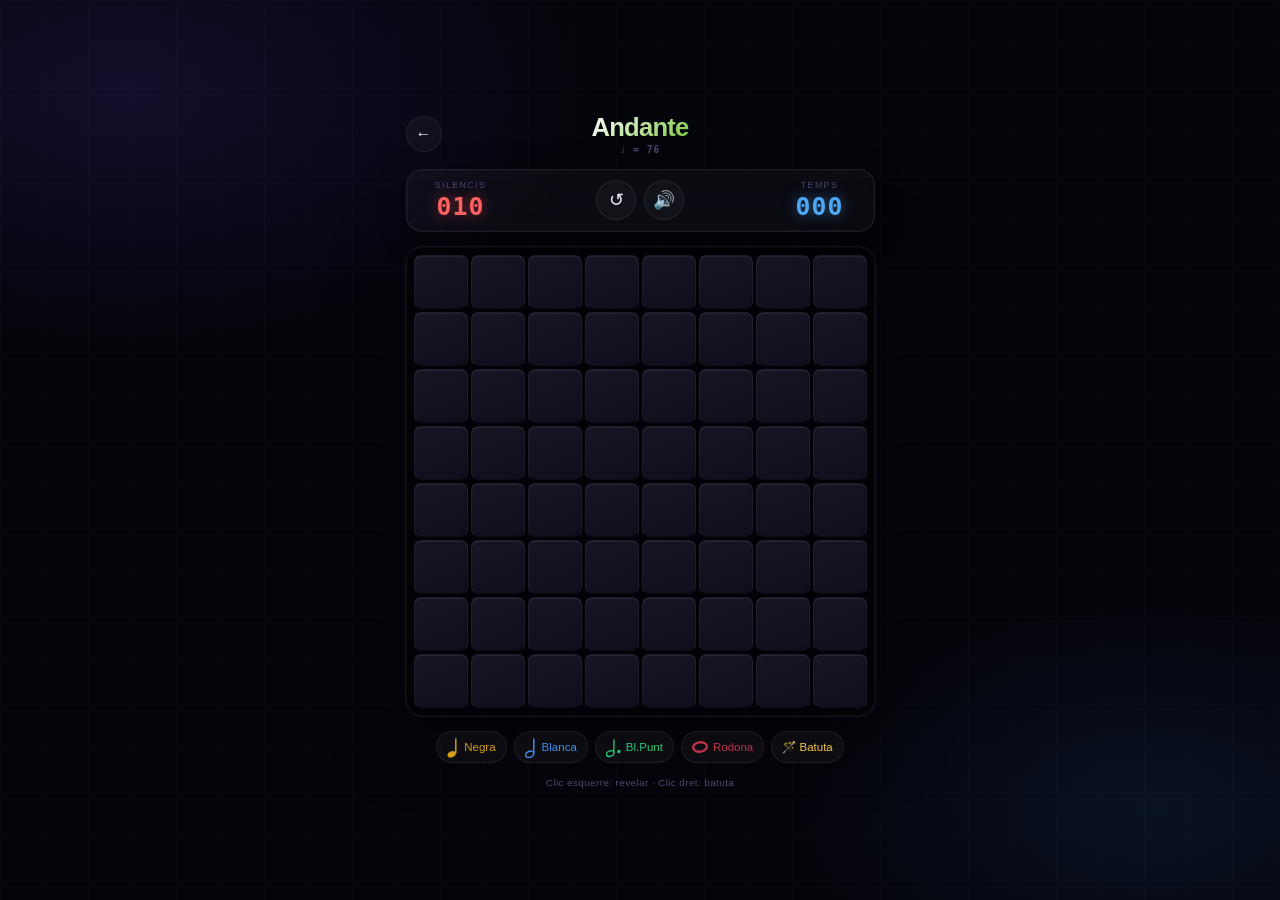
==== game.html @ a6de457c "1" ====
<!DOCTYPE html>
<html lang="ca">
<head>
  <meta charset="UTF-8" />
  <meta name="viewport" content="width=device-width, initial-scale=1.0" />
  <title>Busca-Ritmes</title>
  <link rel="stylesheet" href="style.css" />
</head>
<body>

  <div class="container">

    <header class="game-header">
      <a href="levels.html" class="back-btn" title="Canviar nivell">←</a>
      <div class="game-header-center">
        <h1 id="level-name">Busca-Ritmes</h1>
        <p class="level-tempo" id="level-tempo"></p>
      </div>
      <div style="width:36px"></div>
    </header>

    <div class="hud" id="hud">
      <div class="counter">
        <span class="counter-label">Silencis</span>
        <span class="counter-value" id="mines-left">—</span>
      </div>
      <div class="hud-btns">
        <button id="reset-btn" title="Nova partida (R)">↺</button>
        <button id="mute-btn" title="Silenciar so">🔊</button>
      </div>
      <div class="counter">
        <span class="counter-label">Temps</span>
        <span class="counter-value timer-val" id="timer">000</span>
      </div>
    </div>

    <div id="board" role="grid" aria-label="Tauler de Busca-Ritmes"></div>

    <div class="legend" id="legend">
      <span class="leg l1" title="1 silenci adjacent">
        <svg viewBox="0 0 18 32" width="12" height="22"><ellipse cx="7" cy="27" rx="6.5" ry="4.5" transform="rotate(-22 7 27)" fill="currentColor"/><line x1="13.2" y1="24.5" x2="13.2" y2="4" stroke="currentColor" stroke-width="2.2" stroke-linecap="round"/></svg>
        Negra
      </span>
      <span class="leg l2" title="2 silencis adjacents">
        <svg viewBox="0 0 18 32" width="12" height="22"><ellipse cx="7" cy="27" rx="6.5" ry="4.5" transform="rotate(-22 7 27)" fill="none" stroke="currentColor" stroke-width="2.2"/><line x1="13.2" y1="24.5" x2="13.2" y2="4" stroke="currentColor" stroke-width="2.2" stroke-linecap="round"/></svg>
        Blanca
      </span>
      <span class="leg l3" title="3 silencis adjacents">
        <svg viewBox="0 0 25 32" width="15" height="22"><ellipse cx="7" cy="27" rx="6.5" ry="4.5" transform="rotate(-22 7 27)" fill="none" stroke="currentColor" stroke-width="2.2"/><line x1="13.2" y1="24.5" x2="13.2" y2="4" stroke="currentColor" stroke-width="2.2" stroke-linecap="round"/><circle cx="21.5" cy="23.5" r="2.8" fill="currentColor"/></svg>
        Bl.Punt
      </span>
      <span class="leg l4" title="4 silencis adjacents">
        <svg viewBox="0 0 22 16" width="16" height="12"><ellipse cx="11" cy="8" rx="9.5" ry="6.5" transform="rotate(-8 11 8)" fill="none" stroke="currentColor" stroke-width="3.2"/></svg>
        Rodona
      </span>
      <span class="leg lflag">🪄 Batuta</span>
    </div>

    <p class="hint">Clic esquerre: revelar · Clic dret: batuta</p>

  </div>

  <!-- Modal fi de partida -->
  <div id="modal" class="modal hidden" role="dialog" aria-modal="true">
    <div class="modal-card">
      <div class="modal-icon" id="modal-icon"></div>
      <h2 id="modal-title"></h2>
      <p id="modal-msg"></p>
      <p class="modal-time" id="modal-time"></p>
      <div class="modal-stars" id="modal-stars"></div>
      <button id="modal-btn">Nova Partida</button>
      <a href="levels.html" class="modal-back">Canviar nivell</a>
    </div>
  </div>

  <!-- Tutorial overlay -->
  <div id="tut-overlay" class="tut-overlay hidden"></div>
  <div id="tut-card" class="tut-card hidden" role="dialog" aria-modal="true">
    <div class="tut-step-dots" id="tut-dots"></div>
    <h3 id="tut-title"></h3>
    <div id="tut-body" class="tut-body"></div>
    <div class="tut-demo" id="tut-demo"></div>
    <div class="tut-nav">
      <button id="tut-prev" class="tut-btn-sec">← Anterior</button>
      <button id="tut-skip" class="tut-btn-sec">Saltar</button>
      <button id="tut-next" class="tut-btn-pri">Següent →</button>
    </div>
  </div>

  <script src="config.js"></script>
  <script src="sounds.js"></script>
  <script src="game.js"></script>
  <script src="tutorial.js"></script>
</body>
</html>
---- style.css ----
/* ================================================================
   BUSCA-RITMES · Game — AAA Edition
   ================================================================ */

:root {
  --bg:          #04040b;
  --surface:     rgba(255,255,255,0.036);
  --border:      rgba(255,255,255,0.075);
  --cell-off:    #111120;
  --cell-hov:    #1a1a2e;
  --cell-on:     #08080e;
  --cell-emp:    #050508;
  --n1: #d4a017; --n2: #3d8ef0; --n3: #28c87a; --n4: #c0334d;
  --mine: #ff4444; --flag: #f5c542;
  --txt:  #eeeef8; --dim:  #4a4a72; --acc:  #6650f0;
  --lvl-accent:  #6650f0;  /* sobreescrit per game.js */
  --cell: 54px; --cols: 8; --rows: 8; --gap: 3px;
}

*,*::before,*::after { box-sizing:border-box; margin:0; padding:0; }

body {
  min-height: 100vh;
  background: var(--bg);
  background-image:
    radial-gradient(ellipse 70% 55% at 10% 10%, rgba(102,80,240,.14) 0%, transparent 52%),
    radial-gradient(ellipse 55% 45% at 90% 90%, rgba(61,142,240,.10) 0%, transparent 52%);
  display: flex; align-items: center; justify-content: center;
  font-family: -apple-system, BlinkMacSystemFont, "SF Pro Display", "Segoe UI", sans-serif;
  color: var(--txt);
  user-select: none; -webkit-user-select: none;
  padding: 24px 12px;
}

body::before {
  content: ''; position: fixed; inset: 0;
  background-image:
    linear-gradient(rgba(255,255,255,.016) 1px, transparent 1px),
    linear-gradient(90deg, rgba(255,255,255,.016) 1px, transparent 1px);
  background-size: 44px 44px;
  pointer-events: none; z-index: 0;
}

.container { position:relative; z-index:1; display:flex; flex-direction:column; align-items:center; gap:14px; }

/* ── Header ──────────────────────────────────────────────── */
.game-header {
  display: flex; align-items: center; justify-content: space-between;
  width: calc(var(--cell) * var(--cols) + var(--gap) * (var(--cols) - 1) + 16px);
}
.game-header-center { text-align: center; }
.game-header h1 {
  font-size: clamp(1.2rem, 3vw, 1.6rem); font-weight: 800; letter-spacing: -.03em;
  background: linear-gradient(135deg, #fff 0%, var(--lvl-accent, #a8b8ff) 100%);
  -webkit-background-clip: text; -webkit-text-fill-color: transparent; background-clip: text;
}
.level-tempo {
  font-family: "SF Mono", ui-monospace, monospace;
  font-size: .6rem; font-weight: 600; color: var(--dim); letter-spacing: .1em; margin-top: 2px;
}
.back-btn {
  width: 36px; height: 36px; border-radius: 50%;
  border: 1px solid var(--border); background: var(--surface);
  color: var(--txt); text-decoration: none; font-size: 1rem;
  display: flex; align-items: center; justify-content: center;
  transition: background .15s, transform .15s; flex-shrink: 0;
}
.back-btn:hover { background: rgba(255,255,255,.10); transform: scale(1.08); }

/* ── HUD ─────────────────────────────────────────────────── */
.hud {
  display: flex; align-items: center; justify-content: space-between; gap: 12px;
  width: calc(var(--cell) * var(--cols) + var(--gap) * (var(--cols) - 1) + 16px);
  background: var(--surface);
  border: 1px solid var(--border);
  border-radius: 16px; padding: 10px 20px;
  backdrop-filter: blur(28px); -webkit-backdrop-filter: blur(28px);
  box-shadow: 0 4px 28px rgba(0,0,0,.45), 0 0 0 1px rgba(255,255,255,.025) inset;
}
.counter { display: flex; flex-direction: column; align-items: center; gap: 2px; min-width: 68px; }
.counter-label { font-size: .55rem; text-transform: uppercase; letter-spacing: .16em; color: var(--dim); }
.counter-value {
  font-family: "SF Mono", ui-monospace, monospace;
  font-size: 1.55rem; font-weight: 700;
  color: #ff6060; text-shadow: 0 0 14px rgba(255,80,80,.5); letter-spacing: .04em;
  transition: transform .1s;
}
.counter-value.counter-flash { animation: counterFlash .25s ease-out; }
@keyframes counterFlash {
  0%   { transform: scale(1.25); color: #fff; }
  100% { transform: scale(1); }
}
.timer-val { color: #4ea8f5; text-shadow: 0 0 14px rgba(78,168,245,.5); }

.hud-btns { display: flex; gap: 8px; }
#reset-btn, #mute-btn {
  background: var(--surface); border: 1px solid var(--border); border-radius: 50%;
  width: 40px; height: 40px; font-size: 1.1rem; color: var(--txt);
  cursor: pointer; display: flex; align-items: center; justify-content: center;
  transition: background .15s, transform .22s; flex-shrink: 0;
}
#reset-btn:hover  { background: rgba(255,255,255,.10); transform: rotate(160deg) scale(1.1); }
#reset-btn:active { transform: rotate(160deg) scale(.93); }
#mute-btn:hover   { background: rgba(255,255,255,.10); transform: scale(1.1); }
#mute-btn:active  { transform: scale(.92); }

/* ── Board ───────────────────────────────────────────────── */
#board {
  display: grid;
  grid-template-columns: repeat(var(--cols), var(--cell));
  grid-template-rows:    repeat(var(--rows), var(--cell));
  gap: var(--gap);
  padding: 8px;
  background: rgba(0,0,0,.4);
  border: 1px solid var(--border);
  border-radius: 18px;
  box-shadow:
    0 0 0 1px rgba(255,255,255,.025) inset,
    0 16px 70px rgba(0,0,0,.6),
    0 0 60px rgba(102,80,240,.04);
  transition: box-shadow .5s ease;
}

/* Entrada en cada reset */
.board-enter {
  animation: boardEnter .42s cubic-bezier(.16,1,.3,1);
}
@keyframes boardEnter {
  from { opacity:.2; transform: scale(.93) translateY(8px); }
  to   { opacity:1;  transform: scale(1)   translateY(0); }
}

/* Estats de joc */
#board.state-won {
  box-shadow:
    0 0 0 2px #28c87a,
    0 0 0 1px rgba(255,255,255,.025) inset,
    0 0 60px rgba(40,200,122,.3),
    0 16px 70px rgba(0,0,0,.6);
  animation: boardWinGlow 1.2s ease-in-out infinite alternate;
}
@keyframes boardWinGlow {
  from { box-shadow: 0 0 0 2px #28c87a, 0 0 40px rgba(40,200,122,.2), 0 16px 70px rgba(0,0,0,.6); }
  to   { box-shadow: 0 0 0 2px #28c87a, 0 0 80px rgba(40,200,122,.4), 0 16px 70px rgba(0,0,0,.6); }
}

#board.state-lost {
  box-shadow:
    0 0 0 2px #ff4444,
    0 0 0 1px rgba(255,255,255,.025) inset,
    0 0 60px rgba(255,68,68,.25),
    0 16px 70px rgba(0,0,0,.6);
}

/* Screen shake */
#board.shake { animation: boardShake .55s cubic-bezier(.36,.07,.19,.97); }
@keyframes boardShake {
  0%,100% { transform: translateX(0) rotate(0); }
  10%     { transform: translateX(-9px) rotate(-.8deg); }
  20%     { transform: translateX(9px)  rotate(.8deg); }
  30%     { transform: translateX(-7px) rotate(-.5deg); }
  40%     { transform: translateX(7px)  rotate(.5deg); }
  55%     { transform: translateX(-4px); }
  70%     { transform: translateX(4px); }
  85%     { transform: translateX(-2px); }
}

/* ── Cell ────────────────────────────────────────────────── */
.cell {
  width: var(--cell); height: var(--cell);
  background: linear-gradient(160deg, #151524 0%, #0e0e1c 100%);
  border: 1px solid rgba(255,255,255,.06);
  border-bottom-color: rgba(0,0,0,.4);
  border-radius: 7px;
  display: flex; align-items: center; justify-content: center;
  cursor: pointer;
  transition: background .08s, border-color .08s;
  will-change: transform;
  position: relative;
}

/* Hidden: efecte 3D lleugero (bordes lluminosos dalt i esquerra) */
.cell.c-hidden {
  box-shadow:
    inset 0 1px 0 rgba(255,255,255,.07),
    inset -1px 0 0 rgba(0,0,0,.2);
}
.cell.c-hidden:hover {
  background: linear-gradient(160deg, #1e1e34 0%, #16162a 100%);
  border-color: rgba(255,255,255,.14);
  border-bottom-color: rgba(0,0,0,.5);
  transform: scale(1.08) translateY(-1px);
  box-shadow:
    0 4px 16px rgba(0,0,0,.5),
    inset 0 1px 0 rgba(255,255,255,.12),
    0 0 10px rgba(102,80,240,.12);
  z-index: 2;
}
.cell.c-hidden:active { transform: scale(.92) translateY(1px); box-shadow: none; }

/* Revealed empty (sunken look) */
.cell.c-empty {
  background: var(--cell-emp);
  border-color: rgba(255,255,255,.025);
  border-top-color: rgba(0,0,0,.4);
  box-shadow: inset 0 1px 3px rgba(0,0,0,.5);
  cursor: default;
  animation: revealEmpty .18s ease-out;
}
@keyframes revealEmpty {
  from { opacity:.4; transform: scale(.85); }
  to   { opacity:1;  transform: scale(1); }
}

/* Revealed with note */
.cell.c-note {
  background: var(--cell-on);
  border-color: rgba(255,255,255,.04);
  border-top-color: transparent;
  box-shadow: inset 0 1px 3px rgba(0,0,0,.4);
  cursor: default;
  animation: revealNote .24s cubic-bezier(.16,1,.3,1);
}
@keyframes revealNote {
  from { opacity:.15; transform: scale(.6) rotate(-3deg); }
  to   { opacity:1;   transform: scale(1)  rotate(0); }
}

/* Colored top accent per nota */
.cell.l1 { color: var(--n1); border-top: 2px solid rgba(212,160,23,.5); text-shadow: 0 0 12px rgba(212,160,23,.4); }
.cell.l2 { color: var(--n2); border-top: 2px solid rgba(61,142,240,.5); text-shadow: 0 0 12px rgba(61,142,240,.4); }
.cell.l3 { color: var(--n3); border-top: 2px solid rgba(40,200,122,.5); text-shadow: 0 0 12px rgba(40,200,122,.4); }
.cell.l4 { color: var(--n4); border-top: 2px solid rgba(192,51,77,.6); text-shadow: 0 0 12px rgba(192,51,77,.45); }

/* Flag */
.cell.c-flag {
  background: rgba(245,197,66,.07);
  border-color: rgba(245,197,66,.2);
  font-size: 1.1rem;
  animation: flagDrop .2s cubic-bezier(.16,1,.3,1);
  box-shadow: 0 0 12px rgba(245,197,66,.15) inset;
}
@keyframes flagDrop {
  from { transform: scale(.5) rotate(-20deg); opacity:.3; }
  to   { transform: scale(1)  rotate(0);      opacity:1; }
}

/* Mine */
.cell.c-mine {
  background: rgba(255,68,68,.1);
  border-color: rgba(255,68,68,.25);
  color: var(--mine); cursor: default;
  animation: mineReveal .25s cubic-bezier(.16,1,.3,1);
}
@keyframes mineReveal {
  from { transform: scale(.7); opacity:.2; }
  to   { transform: scale(1);  opacity:1; }
}
.cell.mine-pop {
  animation: minePop .35s cubic-bezier(.36,.07,.19,.97) !important;
  border-color: rgba(255,68,68,.6) !important;
}
@keyframes minePop {
  0%  { transform: scale(1); box-shadow: none; }
  30% { transform: scale(1.4); box-shadow: 0 0 20px rgba(255,50,50,.7); border-color: #ff4444; }
  60% { transform: scale(.95); }
  100%{ transform: scale(1); }
}

/* Mina clicada */
.cell.c-exploded {
  background: #1a0000 !important;
  border-color: rgba(255,50,50,.9) !important;
  color: var(--mine) !important;
  box-shadow: 0 0 30px rgba(255,50,50,.7) !important;
  animation: explode .45s cubic-bezier(.36,.07,.19,.97);
  cursor: default; z-index: 3;
}
@keyframes explode {
  0%  { transform: scale(1); }
  15% { transform: scale(1.6) rotate(-6deg); box-shadow: 0 0 50px rgba(255,50,50,.9) !important; }
  40% { transform: scale(1.3) rotate(4deg); }
  70% { transform: scale(1.05); }
  100%{ transform: scale(1); }
}

/* Bandera incorrecta */
.cell.c-wrong {
  background: rgba(192,51,77,.14);
  border-color: rgba(192,51,77,.3);
  color: var(--n4); cursor: default; font-size: .8rem;
}

/* Win pulse (onada de victòria) */
.cell.win-pulse {
  animation: winPulse .55s ease-out !important;
}
@keyframes winPulse {
  0%   { filter: brightness(1); }
  35%  { filter: brightness(2.2); }
  100% { filter: brightness(1); }
}

/* ── Legend ──────────────────────────────────────────────── */
.legend { display: flex; gap: 7px; flex-wrap: wrap; justify-content: center; }
.leg {
  display: flex; align-items: center; gap: 5px;
  font-size: .72rem; padding: 4px 10px;
  background: var(--surface); border: 1px solid var(--border); border-radius: 20px;
}
.leg.l1 { color: var(--n1); } .leg.l2 { color: var(--n2); }
.leg.l3 { color: var(--n3); } .leg.l4 { color: var(--n4); }
.leg.lflag { color: var(--flag); }

.hint { font-size: .62rem; color: var(--dim); letter-spacing: .04em; }

/* ── Modal ───────────────────────────────────────────────── */
.modal {
  position: fixed; inset: 0;
  background: rgba(0,0,0,.75);
  backdrop-filter: blur(14px); -webkit-backdrop-filter: blur(14px);
  display: flex; align-items: center; justify-content: center;
  z-index: 800; animation: fadeIn .3s ease;
}
.modal.hidden { display: none; }
@keyframes fadeIn { from { opacity:0; } to { opacity:1; } }

.modal-card {
  background: rgba(10,10,20,.98);
  border: 1px solid rgba(255,255,255,.08);
  border-top-color: rgba(255,255,255,.12);
  border-radius: 28px; padding: 46px 40px 36px;
  max-width: 400px; width: 92%; text-align: center;
  box-shadow: 0 0 0 1px rgba(255,255,255,.04) inset, 0 40px 120px rgba(0,0,0,.8);
  display: flex; flex-direction: column; align-items: center; gap: 10px;
  animation: modalIn .35s cubic-bezier(.16,1,.3,1);
}
@keyframes modalIn {
  from { transform: translateY(36px) scale(.95); opacity:0; }
  to   { transform: translateY(0) scale(1); opacity:1; }
}
.modal-icon { font-size: 3.2rem; line-height:1; animation: iconBounce .6s cubic-bezier(.16,1,.3,1); }
@keyframes iconBounce {
  from { transform: scale(0) rotate(-20deg); opacity:0; }
  60%  { transform: scale(1.3) rotate(5deg); }
  to   { transform: scale(1) rotate(0); opacity:1; }
}
.modal-card h2 {
  font-size: 1.8rem; font-weight: 800; letter-spacing: -.03em;
  background: linear-gradient(135deg, #fff 0%, #a8b8ff 100%);
  -webkit-background-clip: text; -webkit-text-fill-color: transparent; background-clip: text;
}
.modal-card p { color: var(--dim); font-size: .88rem; line-height: 1.65; }
.modal-time { font-family:"SF Mono",monospace; color:#4ea8f5 !important; font-size:.82rem !important; }
.modal-stars { display:flex; gap:5px; }
.modal-stars .star { font-size: 1.5rem; color: rgba(255,255,255,.12); }
.modal-stars .star.lit { color: #f5c542; filter: drop-shadow(0 0 8px rgba(245,197,66,.65)); animation: starPop .4s cubic-bezier(.16,1,.3,1) backwards; }
.modal-stars .star:nth-child(1).lit { animation-delay: .05s; }
.modal-stars .star:nth-child(2).lit { animation-delay: .15s; }
.modal-stars .star:nth-child(3).lit { animation-delay: .25s; }
@keyframes starPop {
  from { transform: scale(0) rotate(-30deg); }
  60%  { transform: scale(1.4) rotate(10deg); }
  to   { transform: scale(1) rotate(0); }
}

#modal-btn {
  background: linear-gradient(135deg, var(--acc), #3d8ef0);
  border: none; border-radius: 12px; padding: 13px 36px;
  color: #fff; font-size: 1rem; font-weight: 700; cursor: pointer;
  letter-spacing: .02em; width: 100%; margin-top: 4px;
  transition: transform .14s, box-shadow .14s;
}
#modal-btn:hover  { transform: scale(1.04); box-shadow: 0 8px 28px rgba(102,80,240,.5); }
#modal-btn:active { transform: scale(.96); }
.modal-back { font-size: .78rem; color: var(--dim); text-decoration: none; letter-spacing: .04em; }
.modal-back:hover { color: var(--txt); }

/* ── Tutorial ────────────────────────────────────────────── */
.tut-overlay {
  position: fixed; inset: 0; background: rgba(0,0,0,.78);
  backdrop-filter: blur(5px); -webkit-backdrop-filter: blur(5px);
  z-index: 900;
}
.tut-overlay.hidden { display: none; }
.tut-hl {
  position: relative; z-index: 901; border-radius: 14px;
  box-shadow: 0 0 0 3px rgba(102,80,240,.9), 0 0 40px rgba(102,80,240,.35);
}
.tut-card {
  position: fixed; left: 50%; bottom: 32px; transform: translateX(-50%);
  width: min(460px, 94vw);
  background: rgba(10,10,22,.98);
  border: 1px solid rgba(102,80,240,.35);
  border-top-color: rgba(102,80,240,.6);
  border-radius: 22px; padding: 26px 26px 20px; z-index: 902;
  box-shadow: 0 20px 80px rgba(0,0,0,.8), 0 0 0 1px rgba(102,80,240,.15);
  animation: modalIn .3s cubic-bezier(.16,1,.3,1);
}
.tut-card.hidden { display: none; }
.tut-step-dots { display:flex; justify-content:center; gap:6px; margin-bottom:14px; }
.tut-dot { width:6px; height:6px; border-radius:50%; background:rgba(255,255,255,.14); transition:background .25s,transform .25s; }
.tut-dot.active { background: var(--acc); transform: scale(1.4); }
.tut-dot.done   { background: rgba(102,80,240,.4); }
.tut-card h3 { font-size:1.05rem; font-weight:700; margin-bottom:8px;
  background:linear-gradient(135deg,#fff 0%,#c0c8ff 100%);
  -webkit-background-clip:text; -webkit-text-fill-color:transparent; background-clip:text; }
.tut-body { font-size:.86rem; line-height:1.7; color:#7878a8; margin-bottom:12px; }
.tut-body strong { color: var(--txt); }
.tut-body ul { padding-left:18px; margin-top:5px; }
.tut-body li  { margin-bottom:3px; }
.tut-demo { display:flex; gap:8px; justify-content:center; align-items:center; flex-wrap:wrap; }
.tut-demo:not(:empty) { min-height:56px; margin-bottom:12px; }
.tut-demo-cell { width:48px; height:48px; border-radius:7px; display:flex; align-items:center; justify-content:center; border:1px solid rgba(255,255,255,.08); flex-direction:column; gap:2px; }
.tut-dc-hidden { background:#111120; } .tut-dc-note { background:#08080e; }
.tut-dc-empty  { background:#05050a; } .tut-dc-flag  { background:rgba(245,197,66,.09); color:var(--flag); border-color:rgba(245,197,66,.25); font-size:1.1rem; }
.tut-dc-mine   { background:rgba(255,68,68,.1); color:var(--mine); border-color:rgba(255,68,68,.25); }
.tut-demo-cell .note-label { font-size:.52rem; color:var(--dim); }
.tut-demo-cell.pulse { animation:tutPulse 1.2s ease-in-out infinite; }
@keyframes tutPulse { 0%,100%{box-shadow:0 0 0 0 rgba(102,80,240,0);} 50%{box-shadow:0 0 0 4px rgba(102,80,240,.55);} }
.tut-nav { display:flex; gap:8px; justify-content:flex-end; align-items:center; }
.tut-btn-sec,.tut-btn-pri { padding:9px 18px; border-radius:10px; font-size:.82rem; font-weight:600; cursor:pointer; transition:transform .12s,box-shadow .12s; border:none; }
.tut-btn-sec { background:transparent; color:var(--dim); border:1px solid var(--border); }
.tut-btn-sec:hover { color:var(--txt); border-color:rgba(255,255,255,.2); }
.tut-btn-pri { background:linear-gradient(135deg,var(--acc),#3d8ef0); color:#fff; }
.tut-btn-pri:hover  { transform:scale(1.04); box-shadow:0 4px 18px rgba(102,80,240,.4); }
.tut-btn-pri:active { transform:scale(.96); }
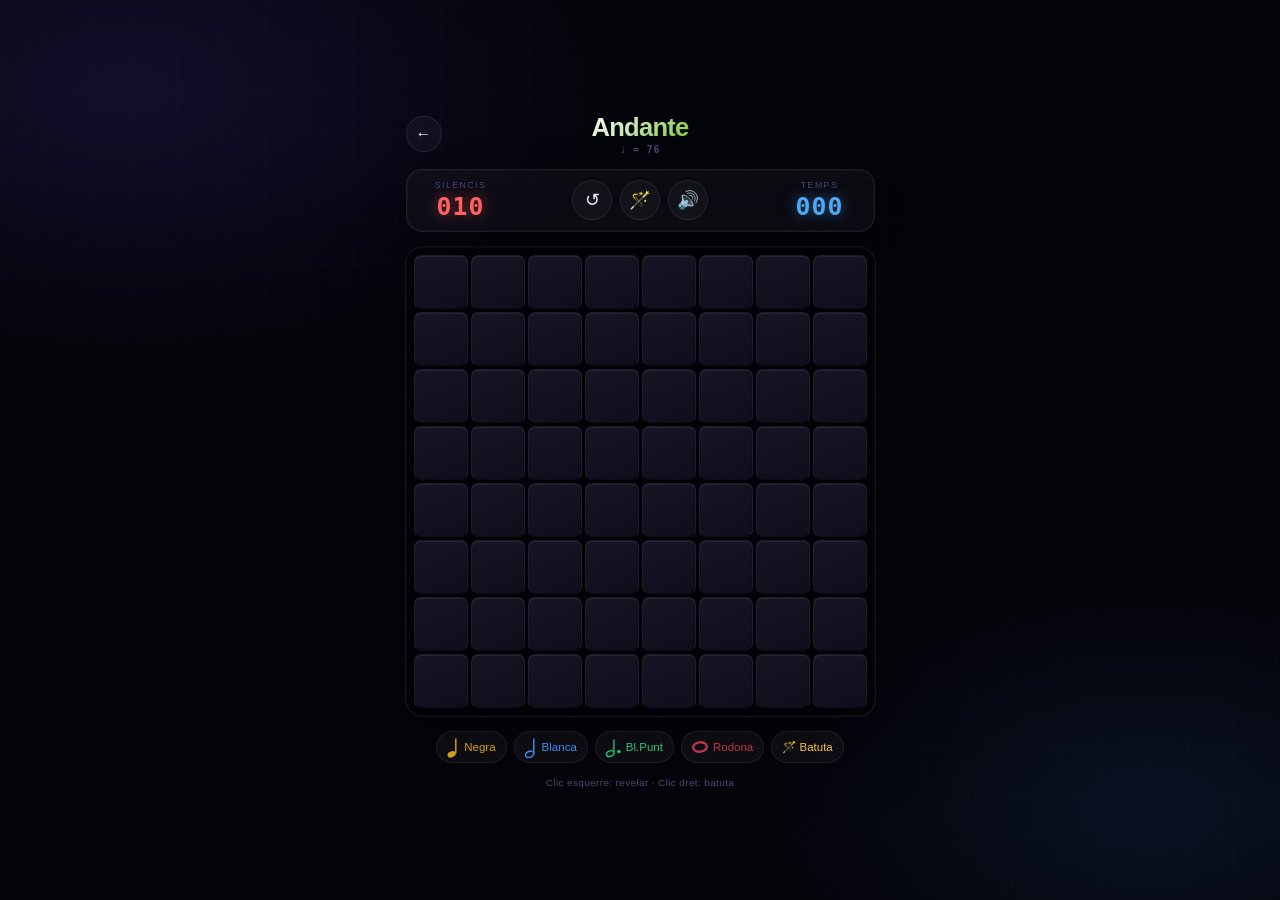
==== commit 6bd8105f: "chore: sincronitzar treball local" ====
--- a/game.html
+++ b/game.html
@@ -4,7 +4,7 @@
   <meta charset="UTF-8" />
   <meta name="viewport" content="width=device-width, initial-scale=1.0" />
   <title>Busca-Ritmes</title>
-  <link rel="stylesheet" href="style.css" />
+  <link rel="stylesheet" href="style.css?v=2" />
 </head>
 <body>
 
@@ -26,6 +26,7 @@
       </div>
       <div class="hud-btns">
         <button id="reset-btn" title="Nova partida (R)">↺</button>
+        <button id="flag-btn" title="Mode batuta: marcar silencis amb un toc" aria-pressed="false">🪄</button>
         <button id="mute-btn" title="Silenciar so">🔊</button>
       </div>
       <div class="counter">
@@ -87,9 +88,10 @@
     </div>
   </div>
 
-  <script src="config.js"></script>
-  <script src="sounds.js"></script>
-  <script src="game.js"></script>
-  <script src="tutorial.js"></script>
+  <script src="config.js?v=2"></script>
+  <script src="sounds.js?v=2"></script>
+  <script src="bridge.js"></script>
+  <script src="game.js?v=2"></script>
+  <script src="tutorial.js?v=2"></script>
 </body>
 </html>
--- a/style.css
+++ b/style.css
@@ -93,16 +93,26 @@
 .timer-val { color: #4ea8f5; text-shadow: 0 0 14px rgba(78,168,245,.5); }
 
 .hud-btns { display: flex; gap: 8px; }
-#reset-btn, #mute-btn {
+#reset-btn, #mute-btn, #flag-btn {
   background: var(--surface); border: 1px solid var(--border); border-radius: 50%;
   width: 40px; height: 40px; font-size: 1.1rem; color: var(--txt);
   cursor: pointer; display: flex; align-items: center; justify-content: center;
-  transition: background .15s, transform .22s; flex-shrink: 0;
+  transition: background .15s, transform .22s, border-color .15s, box-shadow .15s; flex-shrink: 0;
 }
 #reset-btn:hover  { background: rgba(255,255,255,.10); transform: rotate(160deg) scale(1.1); }
 #reset-btn:active { transform: rotate(160deg) scale(.93); }
 #mute-btn:hover   { background: rgba(255,255,255,.10); transform: scale(1.1); }
 #mute-btn:active  { transform: scale(.92); }
+#flag-btn:hover   { background: rgba(255,255,255,.10); transform: scale(1.1); }
+#flag-btn:active  { transform: scale(.92); }
+/* Mode batuta actiu: el botó s'il·lumina amb l'accent del nivell */
+#flag-btn.active {
+  border-color: var(--lvl-accent, #d4a017);
+  background: color-mix(in srgb, var(--lvl-accent, #d4a017) 22%, transparent);
+  box-shadow: 0 0 0 2px var(--lvl-accent, #d4a017) inset, 0 0 14px var(--glow, rgba(212,160,23,.45));
+}
+/* En mode batuta, el cursor sobre les caselles insinua "marcar" */
+body.flag-mode .cell.c-hidden { cursor: cell; }
 
 /* ── Board ───────────────────────────────────────────────── */
 #board {
